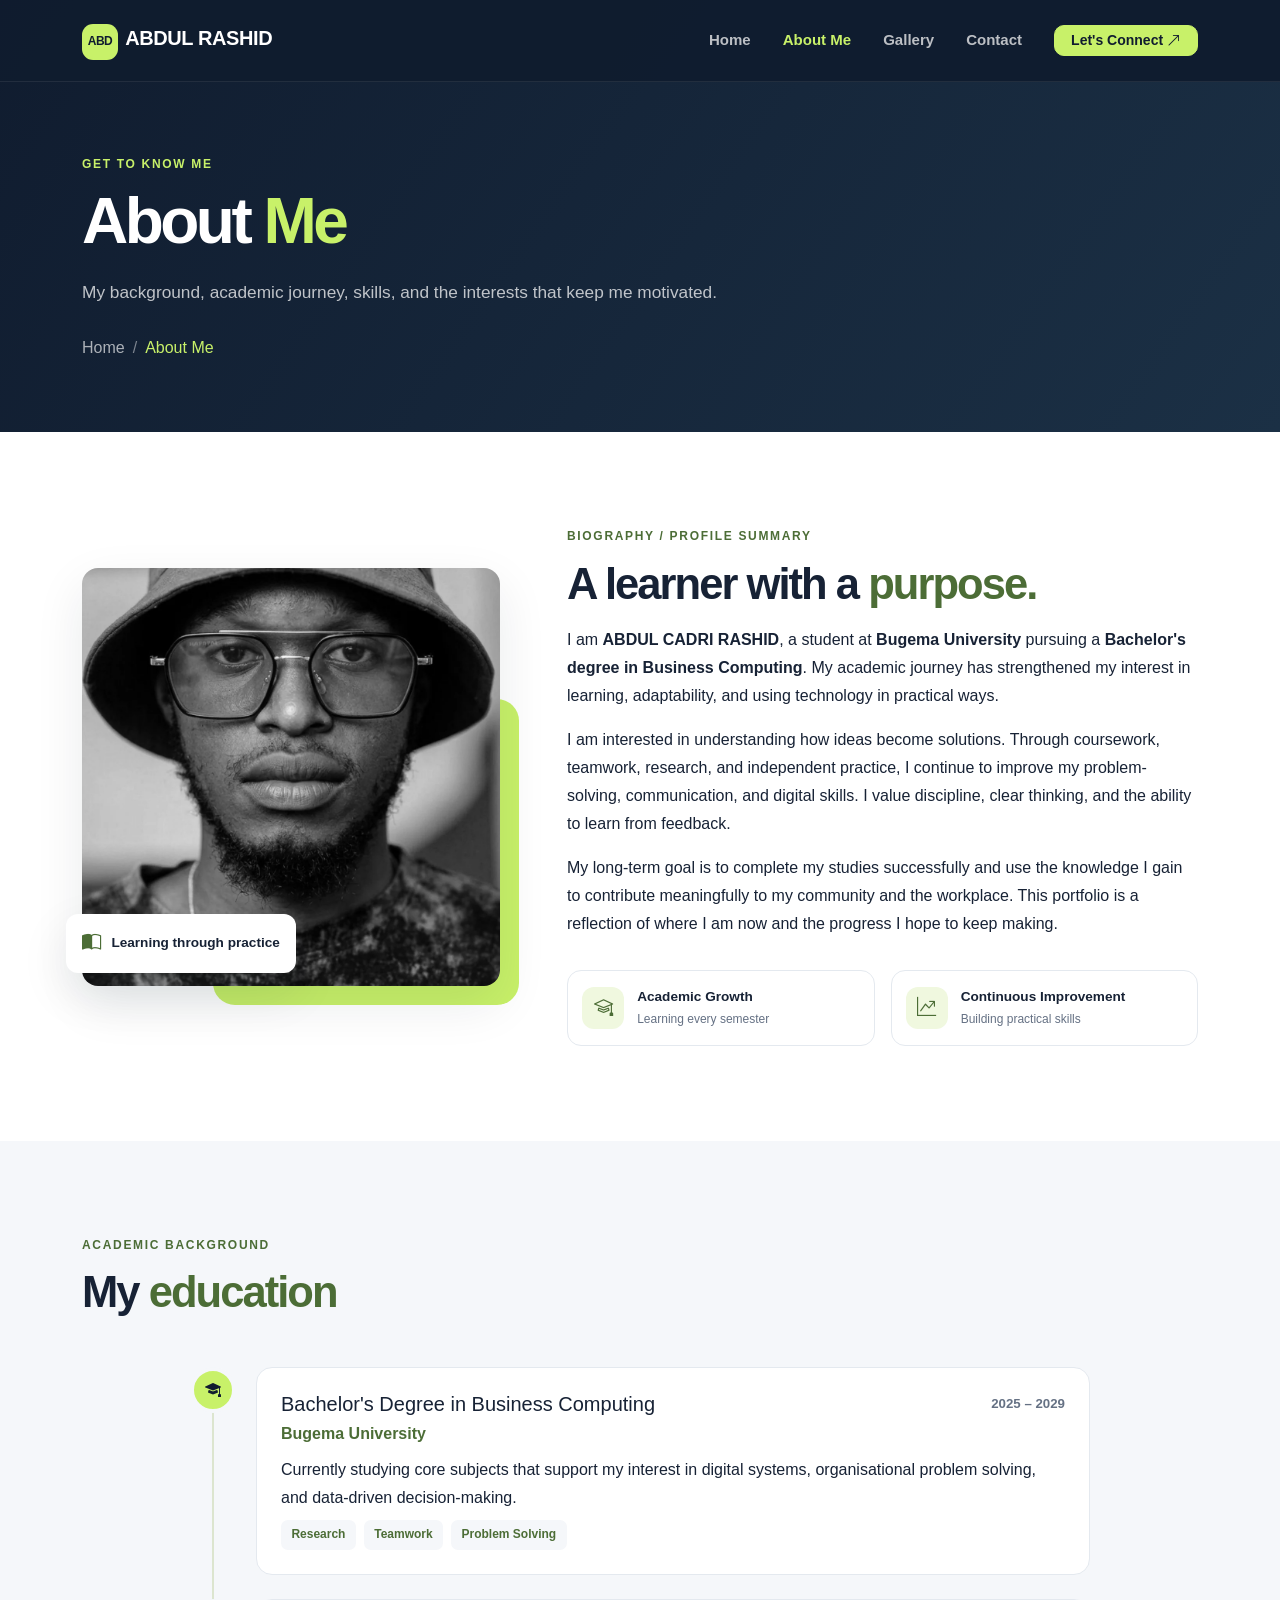
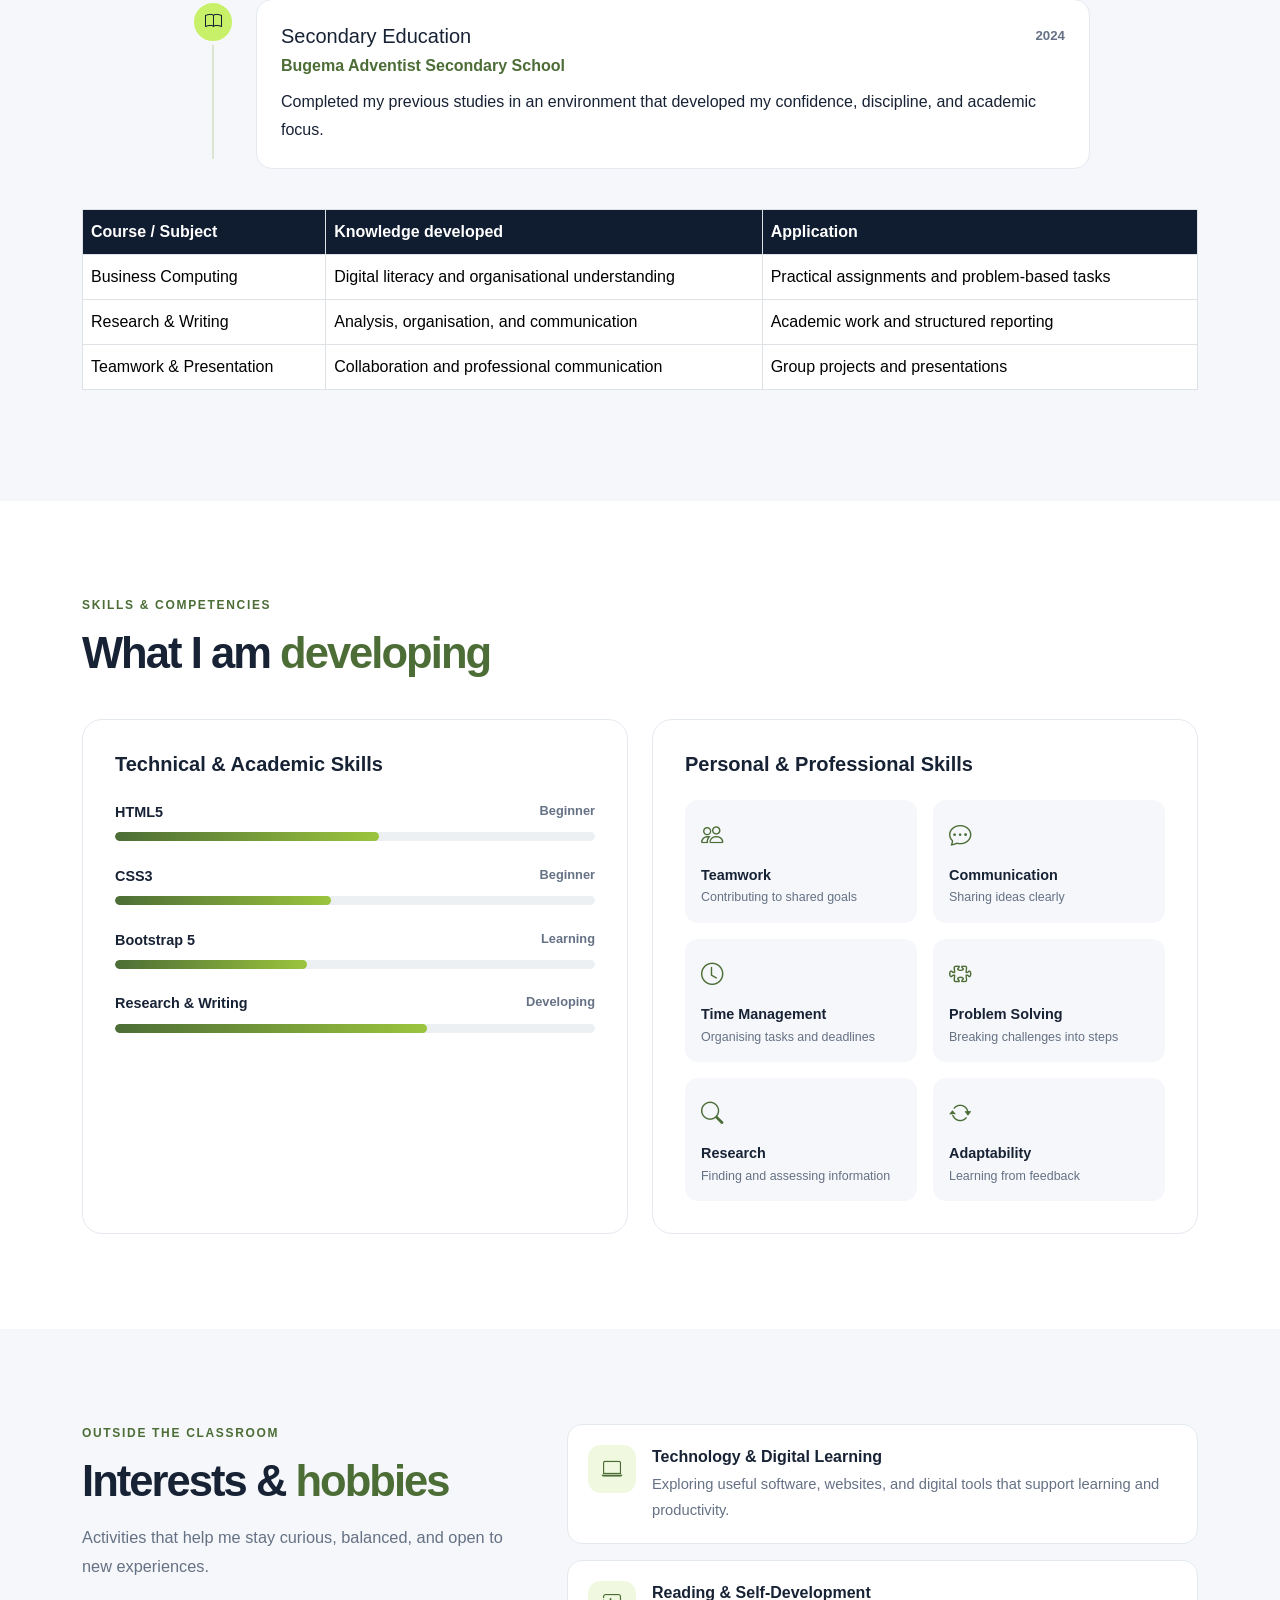
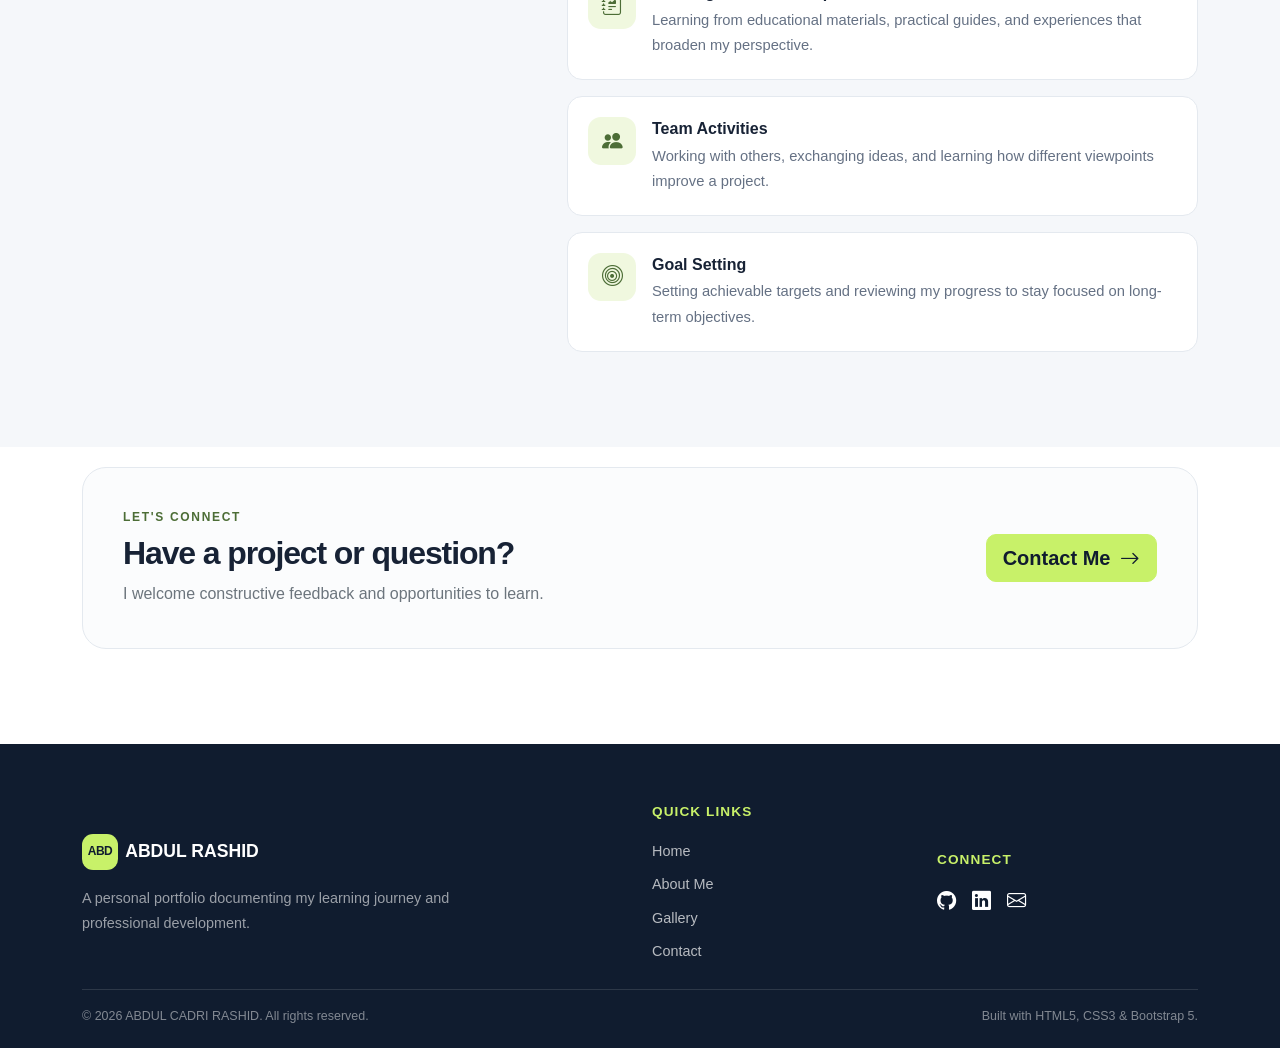
==== about.html @ fa464876 "short summury Committed the personal portfolio website project to GitHub, including the Home, About " ====
<!DOCTYPE html>
<html lang="en">
<head>
  <meta charset="UTF-8">
  <meta name="viewport" content="width=device-width, initial-scale=1.0">
  <meta name="description" content="Learn about Abdul Cadri Rashid's academic journey, skills, and personal growth.">
  <meta name="author" content="ABDUL CADRI RASHID">
  <title>About Me | ABDUL CADRI RASHID — Personal Portfolio</title>
  <link href="https://cdn.jsdelivr.net/npm/bootstrap@5.3.3/dist/css/bootstrap.min.css" rel="stylesheet">
  <link href="https://cdn.jsdelivr.net/npm/bootstrap-icons@1.11.3/font/bootstrap-icons.css" rel="stylesheet">
  <link rel="stylesheet" href="assets/style.css">
  <script src="assets/script.js" defer></script>
</head>
<body>
  <a class="skip-link" href="#main-content">Skip to main content</a>

  <nav class="navbar navbar-expand-lg navbar-dark fixed-top site-navbar" aria-label="Main navigation">
    <div class="container">
      <a class="navbar-brand fw-bold" href="index.html"><span class="brand-mark">ABD</span>ABDUL RASHID</a>
      <button class="navbar-toggler" type="button" data-bs-toggle="collapse" data-bs-target="#mainNav" aria-controls="mainNav" aria-expanded="false" aria-label="Toggle navigation">
        <span class="navbar-toggler-icon"></span>
      </button>
      <div class="collapse navbar-collapse" id="mainNav">
        <ul class="navbar-nav ms-auto align-items-lg-center">
          <li class="nav-item"><a class="nav-link" href="index.html">Home</a></li>
          <li class="nav-item"><a class="nav-link active" aria-current="page" href="about.html">About Me</a></li>
          <li class="nav-item"><a class="nav-link" href="gallery.html">Gallery</a></li>
          <li class="nav-item"><a class="nav-link" href="contact.html">Contact</a></li>
          <li class="nav-item ms-lg-3"><a class="btn btn-lime btn-sm px-3" href="contact.html">Let's Connect <i class="bi bi-arrow-up-right"></i></a></li>
        </ul>
      </div>
    </div>
  </nav>

  <main id="main-content">
    <header class="page-hero">
      <div class="container">
        <p class="eyebrow">GET TO KNOW ME</p>
        <h1 class="display-title">About <span class="text-lime">Me</span></h1>
        <p class="hero-copy">My background, academic journey, skills, and the interests that keep me motivated.</p>
        <nav aria-label="breadcrumb">
          <ol class="breadcrumb">
            <li class="breadcrumb-item"><a href="index.html">Home</a></li>
            <li class="breadcrumb-item active" aria-current="page">About Me</li>
          </ol>
        </nav>
      </div>
    </header>

    <section class="section-padding">
      <div class="container">
        <div class="row g-5 align-items-center">
          <div class="col-lg-5">
            <div class="about-photo-frame">
              <img src="ME.jpg" alt="Students collaborating in a learning environment" class="img-fluid rounded-4">
              <div class="photo-note"><i class="bi bi-book-half"></i><span>Learning through practice</span></div>
            </div>
          </div>
          <div class="col-lg-7">
            <p class="eyebrow">BIOGRAPHY / PROFILE SUMMARY</p>
            <h2 class="section-title">A learner with a <span class="text-accent">purpose.</span></h2>
            <p>I am <strong>ABDUL CADRI RASHID</strong>, a student at <strong>Bugema University</strong> pursuing a <strong>Bachelor's degree in Business Computing</strong>. My academic journey has strengthened my interest in learning, adaptability, and using technology in practical ways.</p>
            <p>I am interested in understanding how ideas become solutions. Through coursework, teamwork, research, and independent practice, I continue to improve my problem-solving, communication, and digital skills. I value discipline, clear thinking, and the ability to learn from feedback.</p>
            <p>My long-term goal is to complete my studies successfully and use the knowledge I gain to contribute meaningfully to my community and the workplace. This portfolio is a reflection of where I am now and the progress I hope to keep making.</p>
            <div class="row g-3 mt-2">
              <div class="col-sm-6">
                <div class="mini-stat">
                  <span class="stat-icon"><i class="bi bi-mortarboard"></i></span>
                  <div><strong>Academic Growth</strong><small>Learning every semester</small></div>
                </div>
              </div>
              <div class="col-sm-6">
                <div class="mini-stat">
                  <span class="stat-icon"><i class="bi bi-graph-up-arrow"></i></span>
                  <div><strong>Continuous Improvement</strong><small>Building practical skills</small></div>
                </div>
              </div>
            </div>
          </div>
        </div>
      </div>
    </section>

    <section id="education" class="section-padding bg-soft">
      <div class="container">
        <div class="section-heading">
          <p class="eyebrow">ACADEMIC BACKGROUND</p>
          <h2 class="section-title">My <span class="text-accent">education</span></h2>
          <p class="section-description"></p>
        </div>
        <div class="timeline mt-5">
          <article class="timeline-item">
            <div class="timeline-marker"><i class="bi bi-mortarboard-fill"></i></div>
            <div class="timeline-card">
              <div class="d-flex flex-wrap justify-content-between gap-2">
                <h3 class="h5 mb-1">Bachelor's Degree in Business Computing</h3>
                <span class="timeline-date">2025 – 2029</span>
              </div>
              <p class="text-accent fw-semibold mb-2">Bugema University</p>
              <p class="mb-2">Currently studying core subjects that support my interest in digital systems, organisational problem solving, and data-driven decision-making.</p>
              <div class="d-flex flex-wrap gap-2">
                <span class="skill-badge">Research</span>
                <span class="skill-badge">Teamwork</span>
                <span class="skill-badge">Problem Solving</span>
              </div>
            </div>
          </article>
          <article class="timeline-item">
            <div class="timeline-marker"><i class="bi bi-book"></i></div>
            <div class="timeline-card">
              <div class="d-flex flex-wrap justify-content-between gap-2">
                <h3 class="h5 mb-1">Secondary Education</h3>
                <span class="timeline-date">2024</span>
              </div>
              <p class="text-accent fw-semibold mb-2">Bugema Adventist Secondary School</p>
              <p class="mb-0">Completed my previous studies in an environment that developed my confidence, discipline, and academic focus.</p>
            </div>
          </article>
        </div>
        <div class="table-responsive mt-4">
          <table class="table table-bordered education-table align-middle">
            <caption class="caption-top fw-semibold"></caption>
            <thead>
              <tr>
                <th scope="col">Course / Subject</th>
                <th scope="col">Knowledge developed</th>
                <th scope="col">Application</th>
              </tr>
            </thead>
            <tbody>
              <tr>
                <td>Business Computing</td>
                <td>Digital literacy and organisational understanding</td>
                <td>Practical assignments and problem-based tasks</td>
              </tr>
              <tr>
                <td>Research & Writing</td>
                <td>Analysis, organisation, and communication</td>
                <td>Academic work and structured reporting</td>
              </tr>
              <tr>
                <td>Teamwork & Presentation</td>
                <td>Collaboration and professional communication</td>
                <td>Group projects and presentations</td>
              </tr>
            </tbody>
          </table>
        </div>
      </div>
    </section>

    <section id="skills" class="section-padding">
      <div class="container">
        <div class="section-heading">
          <p class="eyebrow">SKILLS & COMPETENCIES</p>
          <h2 class="section-title">What I am <span class="text-accent">developing</span></h2>
          <p class="section-description"></p>
        </div>
        <div class="row g-4 mt-3">
          <div class="col-lg-6">
            <div class="skill-panel">
              <h3 class="h5 mb-4">Technical & Academic Skills</h3>
              <div class="skill-row">
                <div class="skill-label"><span>HTML5</span><span>Beginner</span></div>
                <div class="progress" role="progressbar" aria-label="HTML5 skill level" aria-valuenow="55" aria-valuemin="0" aria-valuemax="100">
                  <div class="progress-bar" style="width:55%"></div>
                </div>
              </div>
              <div class="skill-row">
                <div class="skill-label"><span>CSS3</span><span>Beginner</span></div>
                <div class="progress" role="progressbar" aria-label="CSS3 skill level" aria-valuenow="45" aria-valuemin="0" aria-valuemax="100">
                  <div class="progress-bar" style="width:45%"></div>
                </div>
              </div>
              <div class="skill-row">
                <div class="skill-label"><span>Bootstrap 5</span><span>Learning</span></div>
                <div class="progress" role="progressbar" aria-label="Bootstrap skill level" aria-valuenow="40" aria-valuemin="0" aria-valuemax="100">
                  <div class="progress-bar" style="width:40%"></div>
                </div>
              </div>
              <div class="skill-row">
                <div class="skill-label"><span>Research & Writing</span><span>Developing</span></div>
                <div class="progress" role="progressbar" aria-label="Research and writing skill level" aria-valuenow="65" aria-valuemin="0" aria-valuemax="100">
                  <div class="progress-bar" style="width:65%"></div>
                </div>
              </div>
            </div>
          </div>
          <div class="col-lg-6">
            <div class="skill-panel">
              <h3 class="h5 mb-4">Personal & Professional Skills</h3>
              <div class="competency-grid">
                <div class="competency-item"><i class="bi bi-people"></i><strong>Teamwork</strong><span>Contributing to shared goals</span></div>
                <div class="competency-item"><i class="bi bi-chat-dots"></i><strong>Communication</strong><span>Sharing ideas clearly</span></div>
                <div class="competency-item"><i class="bi bi-clock"></i><strong>Time Management</strong><span>Organising tasks and deadlines</span></div>
                <div class="competency-item"><i class="bi bi-puzzle"></i><strong>Problem Solving</strong><span>Breaking challenges into steps</span></div>
                <div class="competency-item"><i class="bi bi-search"></i><strong>Research</strong><span>Finding and assessing information</span></div>
                <div class="competency-item"><i class="bi bi-arrow-repeat"></i><strong>Adaptability</strong><span>Learning from feedback</span></div>
              </div>
            </div>
          </div>
        </div>
      </div>
    </section>

    <section class="section-padding bg-soft">
      <div class="container">
        <div class="row g-5">
          <div class="col-lg-5">
            <p class="eyebrow">OUTSIDE THE CLASSROOM</p>
            <h2 class="section-title">Interests & <span class="text-accent">hobbies</span></h2>
            <p class="section-description">Activities that help me stay curious, balanced, and open to new experiences.</p>
          </div>
          <div class="col-lg-7">
            <div class="interest-list">
              <article>
                <span><i class="bi bi-laptop"></i></span>
                <div>
                  <h3 class="h6">Technology & Digital Learning</h3>
                  <p>Exploring useful software, websites, and digital tools that support learning and productivity.</p>
                </div>
              </article>
              <article>
                <span><i class="bi bi-journal-richtext"></i></span>
                <div>
                  <h3 class="h6">Reading & Self-Development</h3>
                  <p>Learning from educational materials, practical guides, and experiences that broaden my perspective.</p>
                </div>
              </article>
              <article>
                <span><i class="bi bi-people-fill"></i></span>
                <div>
                  <h3 class="h6">Team Activities</h3>
                  <p>Working with others, exchanging ideas, and learning how different viewpoints improve a project.</p>
                </div>
              </article>
              <article>
                <span><i class="bi bi-bullseye"></i></span>
                <div>
                  <h3 class="h6">Goal Setting</h3>
                  <p>Setting achievable targets and reviewing my progress to stay focused on long-term objectives.</p>
                </div>
              </article>
            </div>
          </div>
        </div>
      </div>
    </section>

    <section class="cta-section">
      <div class="container">
        <div class="cta-card">
          <div>
            <p class="eyebrow mb-2">LET'S CONNECT</p>
            <h2 class="h2 mb-2">Have a project or question?</h2>
            <p class="mb-0 text-secondary">I welcome constructive feedback and opportunities to learn.</p>
          </div>
          <a href="contact.html" class="btn btn-lime btn-lg">Contact Me <i class="bi bi-arrow-right ms-1"></i></a>
        </div>
      </div>
    </section>
  </main>

  <footer class="site-footer">
    <div class="container">
      <div class="row g-4 align-items-center">
        <div class="col-md-6">
          <a class="footer-brand" href="index.html"><span class="brand-mark">ABD</span>ABDUL RASHID</a>
          <p class="footer-note mt-3 mb-0">A personal portfolio documenting my learning journey and professional development.</p>
        </div>
        <div class="col-md-3">
          <h2 class="footer-heading">Quick Links</h2>
          <ul class="footer-links">
            <li><a href="index.html">Home</a></li>
            <li><a href="about.html">About Me</a></li>
            <li><a href="gallery.html">Gallery</a></li>
            <li><a href="contact.html">Contact</a></li>
          </ul>
        </div>
        <div class="col-md-3">
          <h2 class="footer-heading">Connect</h2>
          <div class="footer-socials">
            <a href="https://github.com/alvinmaxrashid-collab" aria-label="GitHub"><i class="bi bi-github"></i></a>
            <a href="https://www.linkedin.com/in/abdul-cadri-rashid" aria-label="LinkedIn"><i class="bi bi-linkedin"></i></a>
            <a href="mailto:alvinmaxrashid@gmail.com" aria-label="Email"><i class="bi bi-envelope"></i></a>
          </div>
        </div>
      </div>
      <div class="footer-bottom mt-4 pt-3">
        <span>© <span data-current-year>2026</span> ABDUL CADRI RASHID. All rights reserved.</span>
        <span>Built with HTML5, CSS3 & Bootstrap 5.</span>
      </div>
    </div>
  </footer>
  <script src="https://cdn.jsdelivr.net/npm/bootstrap@5.3.3/dist/js/bootstrap.bundle.min.js"></script>
</body>
</html>
---- assets/style.css ----
/*
  PERSONAL PORTFOLIO WEBSITE
*/

:root {
  --navy: #101c2f;
  --navy-light: #1a2a43;
  --lime: #c8f169;
  --lime-dark: #9bc53d;
  --accent: #4c6d36;
  --ink: #172235;
  --muted: #657184;
  --soft: #f5f7fa;
  --border: #e4e9ef;
  --white: #ffffff;
  --shadow: 0 18px 50px rgba(16, 28, 47, 0.09);
  --radius: 20px;
}

html { scroll-behavior: smooth; scroll-padding-top: 90px; }
body {
  margin: 0;
  color: var(--ink);
  background: var(--white);
  font-family: Inter, "Segoe UI", Roboto, Arial, sans-serif;
  font-size: 1rem;
  line-height: 1.75;
  overflow-x: hidden;
}
a { color: var(--accent); text-decoration: none; }
a:hover { color: var(--navy); }
img { max-width: 100%; }
::selection { background: var(--lime); color: var(--navy); }
.skip-link {
  position: absolute; top: -60px; left: 1rem; z-index: 2000;
  padding: .65rem 1rem; border-radius: .5rem; background: var(--lime); color: var(--navy);
}
.skip-link:focus { top: 1rem; }
.text-lime { color: var(--lime) !important; }
.text-accent { color: var(--accent); }
.bg-soft { background: var(--soft); }

/* Navigation */
.site-navbar {
  min-height: 82px;
  padding: .8rem 0;
  background: rgba(16, 28, 47, .97);
  border-bottom: 1px solid rgba(255,255,255,.08);
  transition: box-shadow .25s ease, padding .25s ease, background .25s ease;
}
.site-navbar.navbar-scrolled {
  padding-top: .55rem; padding-bottom: .55rem;
  box-shadow: 0 8px 28px rgba(0,0,0,.16);
  background: rgba(16, 28, 47, .99);
}
.navbar-brand { color: var(--white); letter-spacing: -.02em; }
.navbar-brand:hover, .footer-brand:hover { color: var(--lime); }
.brand-mark {
  display: inline-grid; place-items: center;
  width: 36px; height: 36px; margin-right: .45rem;
  border-radius: 11px; background: var(--lime); color: var(--navy);
  font-size: .75rem; font-weight: 900; letter-spacing: -.04em;
}
.site-navbar .nav-link {
  margin: 0 .25rem; padding: .55rem .75rem !important;
  color: rgba(255,255,255,.72); font-size: .94rem; font-weight: 600;
  transition: color .2s ease;
}
.site-navbar .nav-link:hover, .site-navbar .nav-link.active { color: var(--lime); }
.navbar-toggler { border-color: rgba(255,255,255,.35); }
.navbar-toggler:focus { box-shadow: 0 0 0 .2rem rgba(200,241,105,.25); }

/* Buttons */
.btn { border-radius: 10px; font-weight: 700; transition: transform .2s ease, box-shadow .2s ease, background .2s ease; }
.btn:hover { transform: translateY(-2px); }
.btn-lime { background: var(--lime); border: 1px solid var(--lime); color: var(--navy); }
.btn-lime:hover, .btn-lime:focus { background: #d7fb8d; border-color: #d7fb8d; color: var(--navy); box-shadow: 0 8px 20px rgba(200,241,105,.2); }
.btn-dark-custom { background: var(--navy); color: var(--white); border: 1px solid var(--navy); padding: .8rem 1.2rem; }
.btn-dark-custom:hover, .btn-dark-custom:focus { background: var(--navy-light); color: var(--lime); }

/* Hero */
.hero-section {
  position: relative; isolation: isolate; overflow: hidden;
  min-height: 720px; padding: 160px 0 105px;
  color: var(--white); background: var(--navy);
}
.hero-section::before {
  content: ""; position: absolute; inset: 0; z-index: -2;
  background: radial-gradient(circle at 15% 15%, rgba(76,109,54,.23), transparent 35%),
              linear-gradient(130deg, var(--navy) 0%, #14253c 70%, #1b2f42 100%);
}
.hero-orb { position: absolute; z-index: -1; border: 1px solid rgba(200,241,105,.13); border-radius: 50%; pointer-events: none; }
.orb-one { width: 440px; height: 440px; right: -120px; top: 70px; }
.orb-two { width: 290px; height: 290px; right: -45px; top: 145px; }
.eyebrow {
  margin-bottom: .85rem; color: var(--accent);
  font-size: .75rem; font-weight: 850; letter-spacing: .14em; line-height: 1.5;
}
.hero-section .eyebrow, .page-hero .eyebrow { color: var(--lime); }
.status-dot { display: inline-block; width: 8px; height: 8px; margin-right: .5rem; border-radius: 50%; background: var(--lime); box-shadow: 0 0 0 5px rgba(200,241,105,.12); }
.display-title { margin-bottom: 1.3rem; font-size: clamp(2.6rem, 5vw, 4.65rem); font-weight: 850; letter-spacing: -.055em; line-height: 1.08; }
.hero-copy { max-width: 650px; color: rgba(255,255,255,.73); font-size: 1.08rem; line-height: 1.85; }
.hero-socials { display: flex; align-items: center; gap: 1.1rem; }
.hero-socials a, .footer-socials a { color: var(--white); font-size: 1.2rem; transition: color .2s ease, transform .2s ease; }
.hero-socials a:hover, .footer-socials a:hover { color: var(--lime); transform: translateY(-2px); }
.hero-profile-card { overflow: hidden; max-width: 430px; margin-left: auto; border: 1px solid rgba(255,255,255,.13); border-radius: 24px; background: var(--white); color: var(--ink); box-shadow: 0 30px 70px rgba(0,0,0,.24); transform: rotate(1deg); }
.profile-image-wrap { position: relative; height: 320px; overflow: hidden; background: #dfe6e9; }
.profile-image { width: 100%; height: 100%; object-fit: cover; object-position: center 35%; }
.profile-badge { position: absolute; bottom: 1rem; left: 1rem; padding: .55rem .8rem; border-radius: 9px; background: var(--lime); color: var(--navy); font-size: .78rem; font-weight: 800; }
.profile-card-body { padding: 1.45rem 1.5rem 1.2rem; }
.profile-card-bottom { display: flex; justify-content: space-between; gap: .75rem; padding: .9rem 1.5rem; border-top: 1px solid var(--border); color: var(--muted); font-size: .78rem; }

/* Page headers */
.page-hero { padding: 155px 0 70px; color: var(--white); background: linear-gradient(125deg, var(--navy), #1b3045); }
.page-hero .display-title { font-size: clamp(2.6rem, 5vw, 4rem); }
.page-hero .hero-copy { max-width: 700px; }
.breadcrumb { margin-top: 1.6rem; margin-bottom: 0; }
.breadcrumb-item, .breadcrumb-item a { color: rgba(255,255,255,.65); }
.breadcrumb-item.active { color: var(--lime); }
.breadcrumb-item + .breadcrumb-item::before { color: rgba(255,255,255,.45); }

/* Sections and headings */
.section-padding { padding: 95px 0; }
.section-heading { max-width: 720px; margin-bottom: 1rem; }
.section-heading.text-center { margin-right: auto; margin-left: auto; }
.section-title { margin-bottom: 1rem; font-size: clamp(2rem, 3.4vw, 3rem); font-weight: 820; letter-spacing: -.045em; line-height: 1.18; }
.section-description { max-width: 680px; color: var(--muted); font-size: 1.02rem; }
.section-heading.text-center .section-description { margin-right: auto; margin-left: auto; }

/* Home page cards */
.feature-card { padding: 2rem; border: 1px solid var(--border); border-radius: var(--radius); background: var(--white); box-shadow: 0 6px 25px rgba(16,28,47,.025); transition: transform .25s ease, box-shadow .25s ease, border-color .25s ease; }
.feature-card:hover { transform: translateY(-7px); border-color: rgba(155,197,61,.55); box-shadow: var(--shadow); }
.feature-icon { display: grid; place-items: center; width: 56px; height: 56px; margin-bottom: 1.3rem; border-radius: 16px; background: #f0f8df; color: var(--accent); font-size: 1.55rem; }
.feature-card h3 { font-weight: 800; }
.feature-card p { color: var(--muted); }
.text-link { display: inline-flex; align-items: center; gap: .5rem; font-weight: 750; }
.text-link i { transition: transform .2s ease; }
.text-link:hover i { transform: translateX(4px); }
.check-list { padding: 0; list-style: none; }
.check-list li { display: flex; align-items: flex-start; gap: .7rem; margin-bottom: .85rem; }
.check-list i { margin-top: .35rem; color: var(--accent); }
.quote-panel { position: relative; overflow: hidden; min-height: 300px; padding: 3rem; border-radius: 24px; background: var(--navy); color: var(--white); }
.quote-panel blockquote { position: relative; z-index: 1; max-width: 500px; margin: 1rem 0 1.5rem; font-size: clamp(1.5rem, 2.7vw, 2.2rem); font-weight: 750; letter-spacing: -.025em; line-height: 1.35; }
.quote-mark { color: var(--lime); font-size: 2.8rem; }
.quote-decoration { position: absolute; width: 230px; height: 230px; right: -70px; bottom: -95px; border: 1px solid rgba(200,241,105,.3); border-radius: 50%; box-shadow: 0 0 0 35px rgba(200,241,105,.04), 0 0 0 70px rgba(200,241,105,.03); }
.cta-section { padding: 20px 0 95px; }
.cta-card { display: flex; justify-content: space-between; align-items: center; gap: 2rem; padding: 2.5rem; border: 1px solid var(--border); border-radius: 24px; background: #fbfcfd; }
.cta-card h2 { font-weight: 820; letter-spacing: -.035em; }

/* About page */
.about-photo-frame { position: relative; padding: 0 1.2rem 1.2rem 0; }
.about-photo-frame::before { content: ""; position: absolute; right: 0; bottom: 0; width: 70%; height: 70%; border-radius: 22px; background: var(--lime); }
.about-photo-frame img { position: relative; z-index: 1; width: 100%; max-height: 510px; object-fit: cover; box-shadow: var(--shadow); }
.photo-note { position: absolute; z-index: 2; left: -1rem; bottom: 2rem; display: flex; align-items: center; gap: .65rem; padding: .8rem 1rem; border-radius: 12px; background: var(--white); box-shadow: var(--shadow); font-size: .85rem; font-weight: 750; }
.photo-note i { color: var(--accent); font-size: 1.2rem; }
.mini-stat { display: flex; align-items: center; gap: .8rem; height: 100%; padding: .9rem; border: 1px solid var(--border); border-radius: 14px; }
.stat-icon { display: grid; place-items: center; flex: 0 0 42px; width: 42px; height: 42px; border-radius: 12px; background: #f0f8df; color: var(--accent); font-size: 1.2rem; }
.mini-stat strong, .mini-stat small { display: block; }
.mini-stat strong { font-size: .85rem; }
.mini-stat small { color: var(--muted); font-size: .75rem; }
.timeline { position: relative; max-width: 900px; margin-left: auto; margin-right: auto; }
.timeline::before { content: ""; position: absolute; top: 10px; bottom: 10px; left: 22px; width: 2px; background: #dce5cf; }
.timeline-item { position: relative; display: flex; gap: 1.25rem; margin-bottom: 1.5rem; }
.timeline-marker { position: relative; z-index: 1; display: grid; place-items: center; flex: 0 0 46px; width: 46px; height: 46px; border: 4px solid var(--soft); border-radius: 50%; background: var(--lime); color: var(--navy); }
.timeline-card { flex: 1; padding: 1.5rem; border: 1px solid var(--border); border-radius: 16px; background: var(--white); }
.timeline-date { color: var(--muted); font-size: .83rem; font-weight: 700; }
.skill-badge { padding: .3rem .65rem; border-radius: 7px; background: var(--soft); color: var(--accent); font-size: .75rem; font-weight: 750; }
.education-table { background: var(--white); }
.education-table thead th { background: var(--navy); color: var(--white); }
.skill-panel { height: 100%; padding: 2rem; border: 1px solid var(--border); border-radius: 20px; background: var(--white); }
.skill-panel h3 { font-weight: 800; }
.skill-row { margin-bottom: 1.4rem; }
.skill-label { display: flex; justify-content: space-between; gap: 1rem; margin-bottom: .45rem; font-size: .9rem; font-weight: 700; }
.skill-label span:last-child { color: var(--muted); font-size: .8rem; }
.progress { height: 9px; border-radius: 99px; background: #edf0f3; }
.progress-bar { border-radius: 99px; background: linear-gradient(90deg, var(--accent), var(--lime-dark)); }
.competency-grid { display: grid; grid-template-columns: repeat(2, minmax(0, 1fr)); gap: 1rem; }
.competency-item { display: flex; flex-direction: column; align-items: flex-start; padding: 1rem; border-radius: 13px; background: var(--soft); }
.competency-item i { margin-bottom: .5rem; color: var(--accent); font-size: 1.4rem; }
.competency-item strong { font-size: .9rem; }
.competency-item span { color: var(--muted); font-size: .78rem; line-height: 1.5; }
.interest-list { display: grid; gap: 1rem; }
.interest-list article { display: flex; gap: 1rem; padding: 1.25rem; border: 1px solid var(--border); border-radius: 15px; background: var(--white); }
.interest-list article > span { display: grid; place-items: center; flex: 0 0 48px; width: 48px; height: 48px; border-radius: 13px; background: #f0f8df; color: var(--accent); font-size: 1.3rem; }
.interest-list h3 { margin: .1rem 0 .35rem; font-weight: 800; }
.interest-list p { margin: 0; color: var(--muted); font-size: .92rem; }

/* Gallery */
.video-card { overflow: hidden; border: 1px solid var(--border); border-radius: 22px; background: var(--white); box-shadow: var(--shadow); }
.video-frame { position: relative; overflow: hidden; background: #101c2f; }
.video-frame video { display: block; width: 100%; max-height: 600px; aspect-ratio: 16 / 9; background: #101c2f; object-fit: contain; }
.video-caption { display: flex; justify-content: space-between; align-items: center; gap: 1rem; padding: 1.4rem 1.6rem; }
.media-label { flex-shrink: 0; padding: .45rem .65rem; border-radius: 8px; background: var(--soft); color: var(--accent); font-size: .78rem; font-weight: 800; }
.gallery-card { overflow: hidden; height: 100%; margin: 0; border: 1px solid var(--border); border-radius: 18px; background: var(--white); transition: transform .25s ease, box-shadow .25s ease; }
.gallery-card:hover { transform: translateY(-5px); box-shadow: var(--shadow); }
.gallery-card img { display: block; width: 100%; height: 235px; object-fit: cover; transition: transform .45s ease; }
.gallery-card:hover img { transform: scale(1.04); }
.gallery-card figcaption { position: relative; padding: 1.3rem 1.4rem 1.5rem; }
.gallery-category { display: inline-block; margin-bottom: .55rem; color: var(--accent); font-size: .68rem; font-weight: 900; letter-spacing: .12em; }
.gallery-card h3 { font-weight: 800; }
.gallery-card p { margin-bottom: 0; color: var(--muted); font-size: .9rem; }
.video-placeholder-note { display: flex; align-items: center; gap: .6rem; padding: .75rem 1rem; background: #fff7df; color: #664d03; font-size: .85rem; }

/* Contact */
.contact-details { display: grid; gap: 1.3rem; }
.contact-detail { display: flex; align-items: flex-start; gap: 1rem; }
.contact-icon { display: grid; place-items: center; flex: 0 0 48px; width: 48px; height: 48px; border-radius: 14px; background: #f0f8df; color: var(--accent); font-size: 1.3rem; }
.contact-detail h3 { margin: .15rem 0 .15rem; font-weight: 800; }
.contact-detail p, .contact-detail a { margin-bottom: .1rem; overflow-wrap: anywhere; }
.contact-detail small { display: block; color: var(--muted); font-size: .78rem; }
.contact-side-note { padding: 1rem; border-radius: 12px; background: var(--soft); color: var(--muted); font-size: .85rem; }
.form-card { padding: clamp(1.3rem, 3vw, 2.4rem); border: 1px solid var(--border); border-radius: 22px; background: var(--white); box-shadow: var(--shadow); }
.form-card-heading { margin-bottom: 1.6rem; }
.form-card-heading h2 { font-weight: 850; letter-spacing: -.03em; }
.form-label { margin-bottom: .45rem; font-size: .88rem; font-weight: 750; }
.required-star { color: #bd3545; }
.form-control { min-height: 48px; border-color: #dce2e8; border-radius: 10px; padding: .75rem .9rem; }
textarea.form-control { min-height: 150px; resize: vertical; }
.form-control:focus, .form-check-input:focus { border-color: var(--lime-dark); box-shadow: 0 0 0 .22rem rgba(155,197,61,.18); }
.form-check-input:checked { border-color: var(--accent); background-color: var(--accent); }
.form-feedback { display: none; margin-top: .8rem; padding: .85rem 1rem; border-radius: 10px; font-size: .9rem; }
.form-feedback:not(:empty) { display: block; }
.feedback-error { background: #fff0f0; color: #8a1c25; }
.feedback-success { background: #eff8e4; color: #31561f; }
.map-section { padding: 80px 0; }
.map-frame { overflow: hidden; border: 1px solid var(--border); border-radius: 18px; box-shadow: var(--shadow); }
.map-frame iframe { display: block; width: 100%; height: 360px; border: 0; }

/* Footer */
.site-footer { padding: 60px 0 20px; background: var(--navy); color: var(--white); }
.footer-brand { display: inline-flex; align-items: center; color: var(--white); font-size: 1.1rem; font-weight: 850; }
.footer-note { max-width: 390px; color: rgba(255,255,255,.58); font-size: .9rem; }
.footer-heading { margin-bottom: 1rem; color: var(--lime); font-size: .85rem; font-weight: 850; letter-spacing: .08em; text-transform: uppercase; }
.footer-links { display: grid; gap: .35rem; margin: 0; padding: 0; list-style: none; }
.footer-links a { color: rgba(255,255,255,.7); font-size: .9rem; }
.footer-links a:hover { color: var(--lime); }
.footer-socials { display: flex; gap: 1rem; }
.footer-bottom { display: flex; justify-content: space-between; gap: 1rem; margin-top: 2.8rem; padding-top: 1.3rem; border-top: 1px solid rgba(255,255,255,.12); color: rgba(255,255,255,.48); font-size: .78rem; }

/* Optional reveal effect; content remains visible if JavaScript is unavailable. */
.reveal-ready { opacity: 0; transform: translateY(16px); transition: opacity .55s ease, transform .55s ease; }
.reveal-ready.is-visible { opacity: 1; transform: translateY(0); }

/* Responsive adjustments */
@media (max-width: 991.98px) {
  .site-navbar .navbar-collapse { padding: 1rem 0 .5rem; }
  .site-navbar .nav-link { padding: .65rem .25rem !important; }
  .hero-section { min-height: auto; padding: 140px 0 85px; }
  .hero-profile-card { margin: 0 auto; transform: none; }
  .section-padding { padding: 75px 0; }
  .cta-card { align-items: flex-start; flex-direction: column; }
}
@media (max-width: 575.98px) {
  body { font-size: .96rem; }
  .hero-section { padding: 125px 0 70px; }
  .display-title { font-size: 2.55rem; }
  .hero-copy { font-size: 1rem; }
  .profile-image-wrap { height: 260px; }
  .profile-card-bottom { flex-direction: column; gap: .4rem; }
  .section-padding { padding: 60px 0; }
  .page-hero { padding: 130px 0 55px; }
  .page-hero .display-title { font-size: 2.6rem; }
  .feature-card { padding: 1.5rem; }
  .quote-panel { min-height: 260px; padding: 2rem; }
  .cta-section { padding-bottom: 60px; }
  .cta-card { padding: 1.5rem; }
  .competency-grid { grid-template-columns: 1fr 1fr; gap: .65rem; }
  .competency-item { padding: .8rem; }
  .timeline-item { gap: .7rem; }
  .timeline-card { padding: 1rem; }
  .timeline-date { width: 100%; }
  .video-caption { align-items: flex-start; flex-direction: column; padding: 1.1rem; }
  .gallery-card img { height: 220px; }
  .footer-bottom { flex-direction: column; gap: .35rem; }
  .map-frame iframe { height: 300px; }
}
@media (prefers-reduced-motion: reduce) {
  html { scroll-behavior: auto; }
  *, *::before, *::after { animation-duration: .01ms !important; animation-iteration-count: 1 !important; transition-duration: .01ms !important; }
}
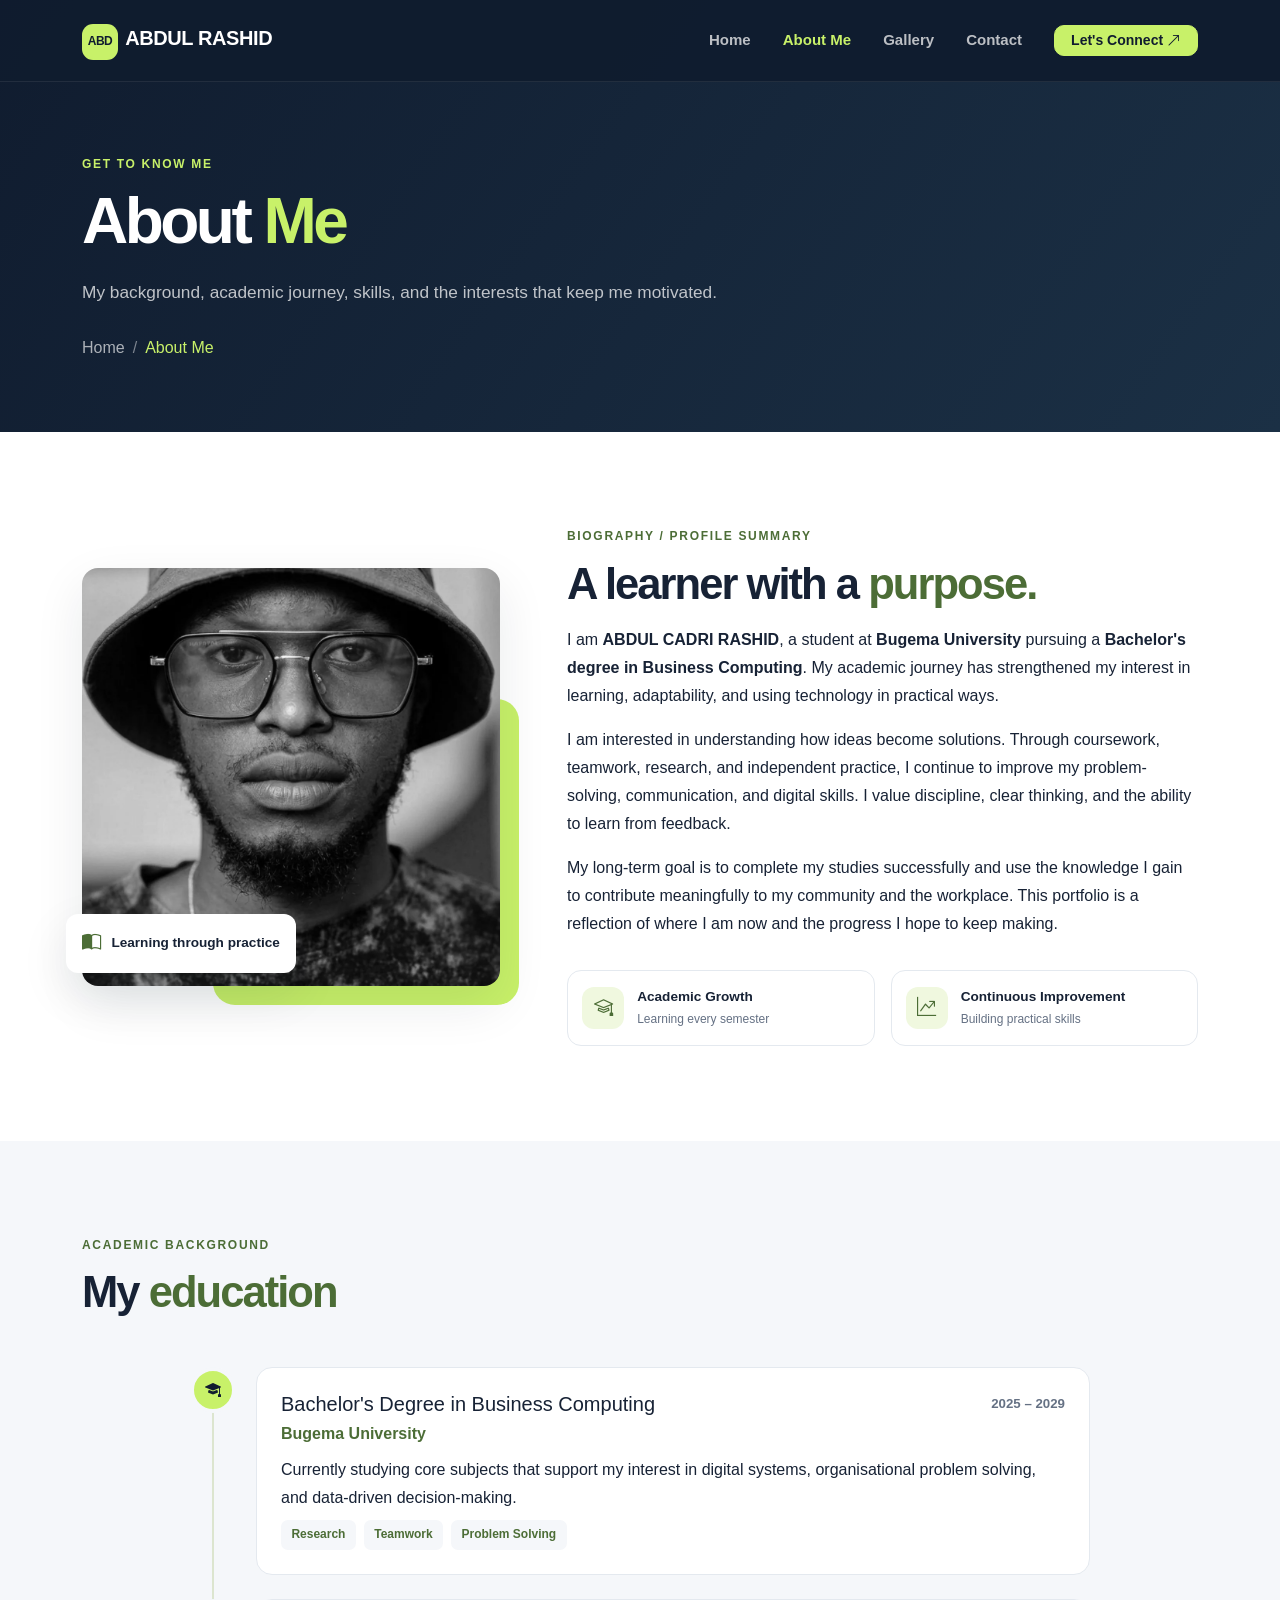
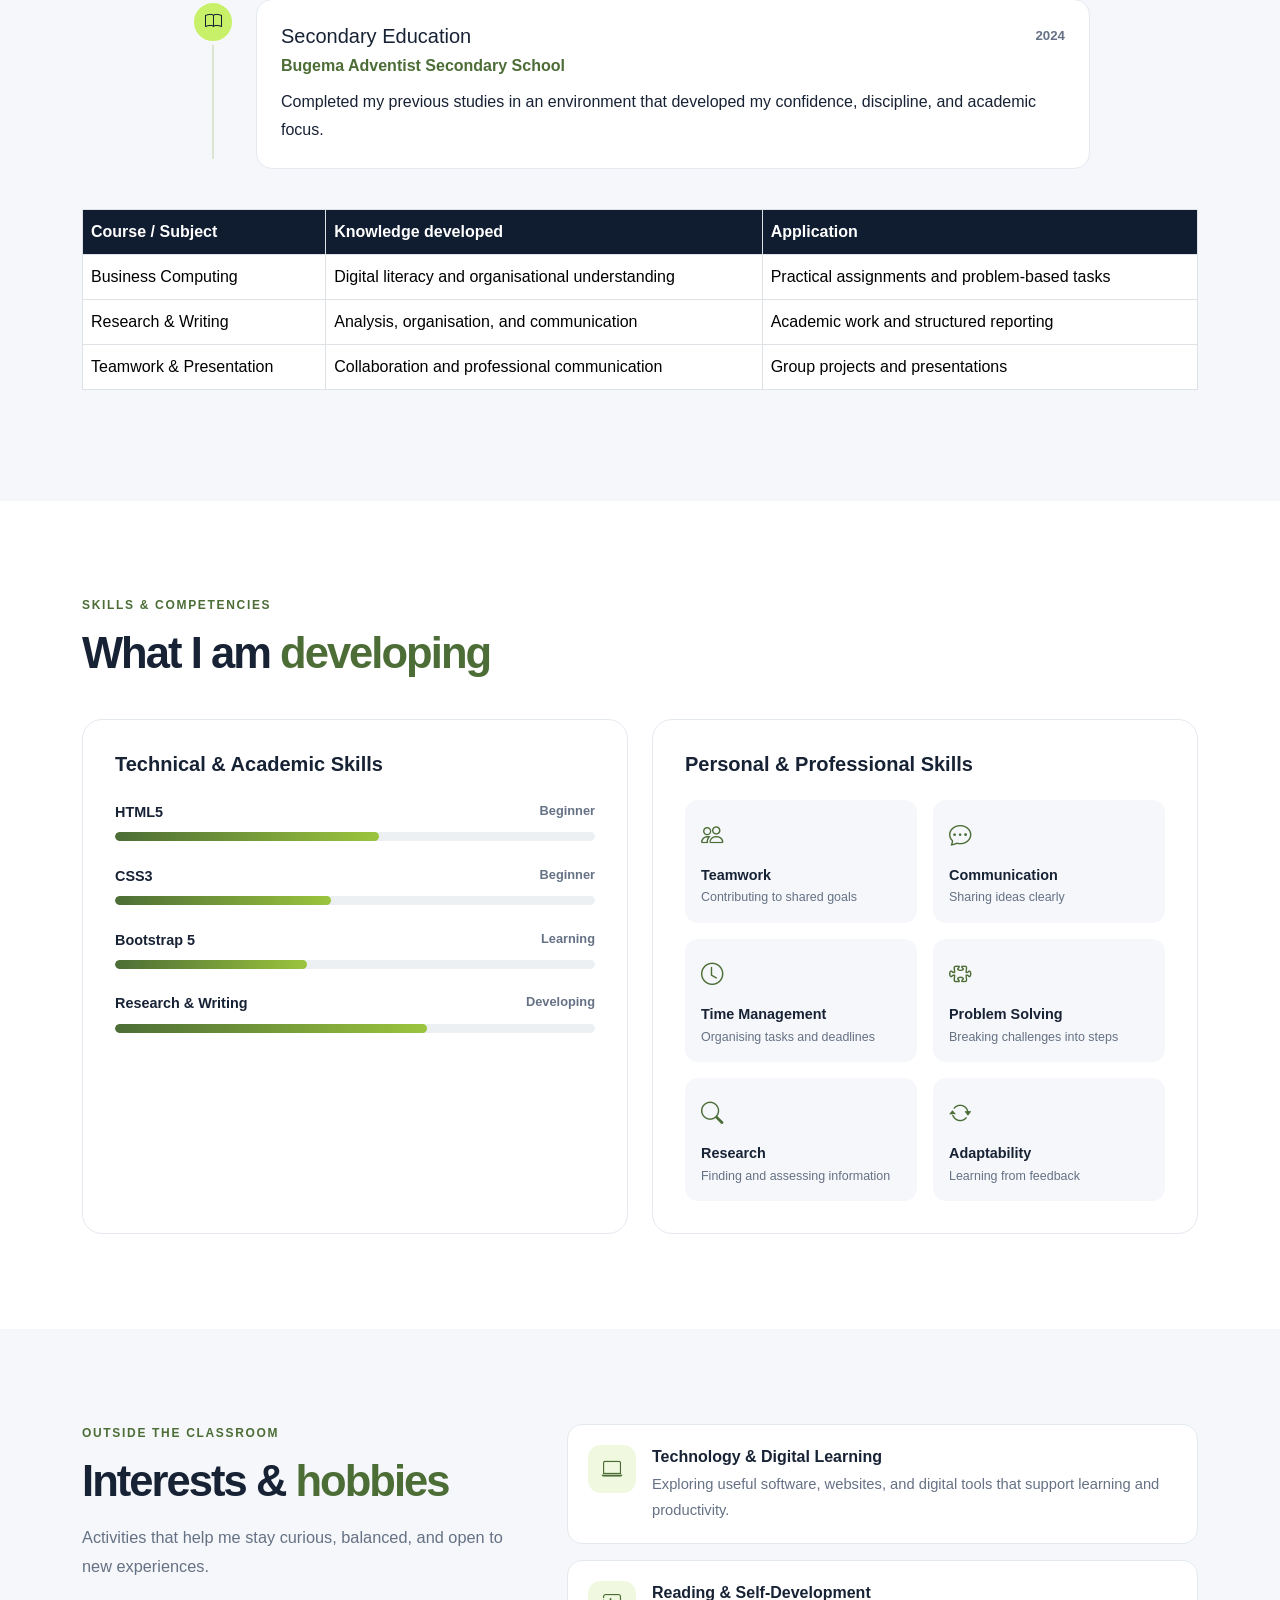
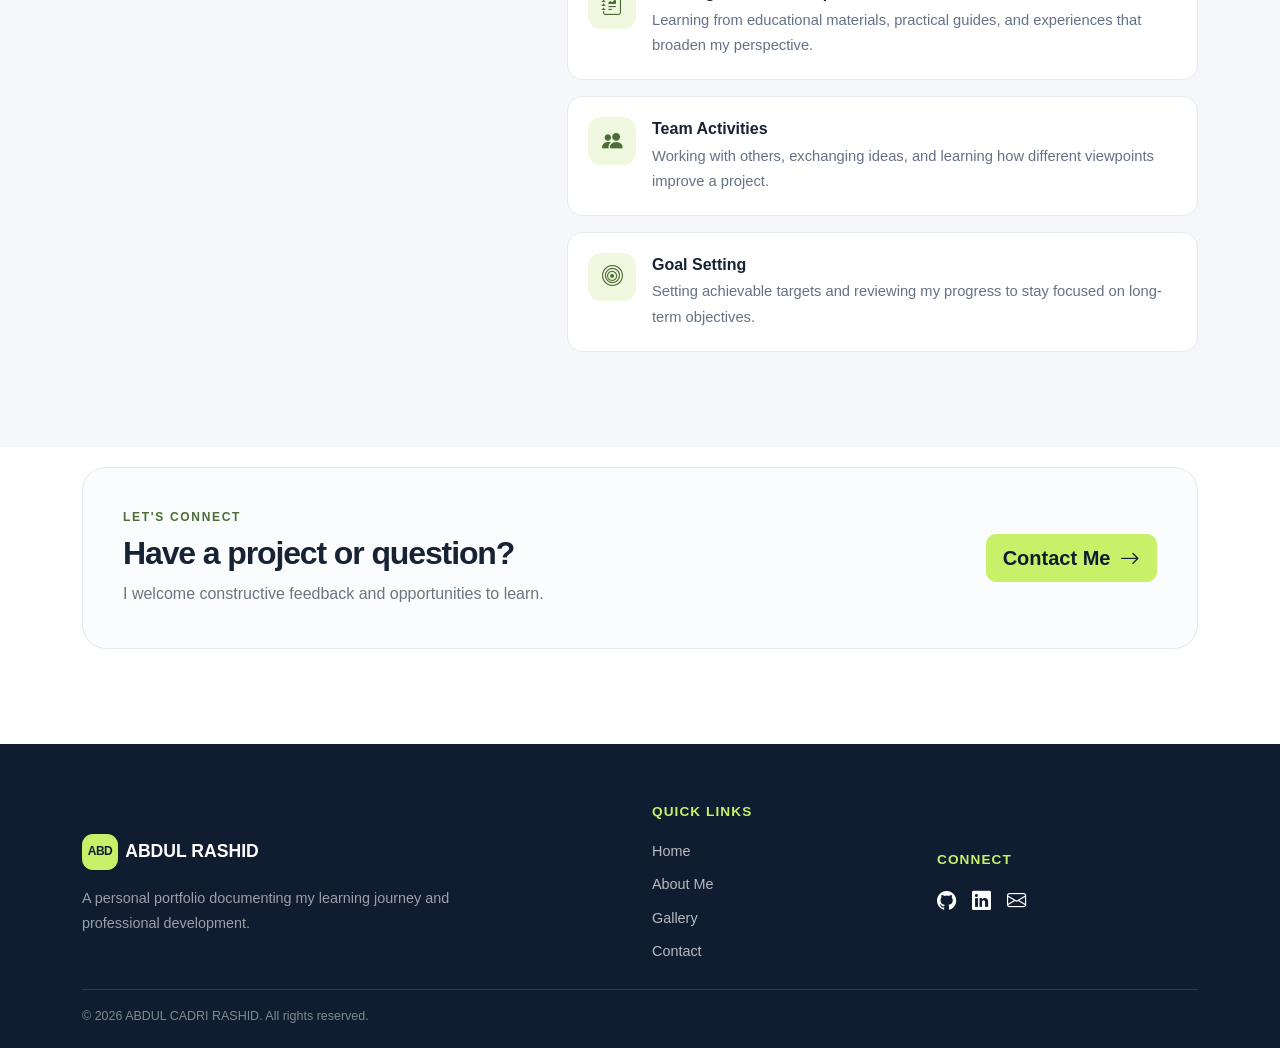
==== commit ef722aff: "new changes new changes" ====
--- a/about.html
+++ b/about.html
@@ -288,7 +288,7 @@
       </div>
       <div class="footer-bottom mt-4 pt-3">
         <span>© <span data-current-year>2026</span> ABDUL CADRI RASHID. All rights reserved.</span>
-        <span>Built with HTML5, CSS3 & Bootstrap 5.</span>
+        <span></span>
       </div>
     </div>
   </footer>
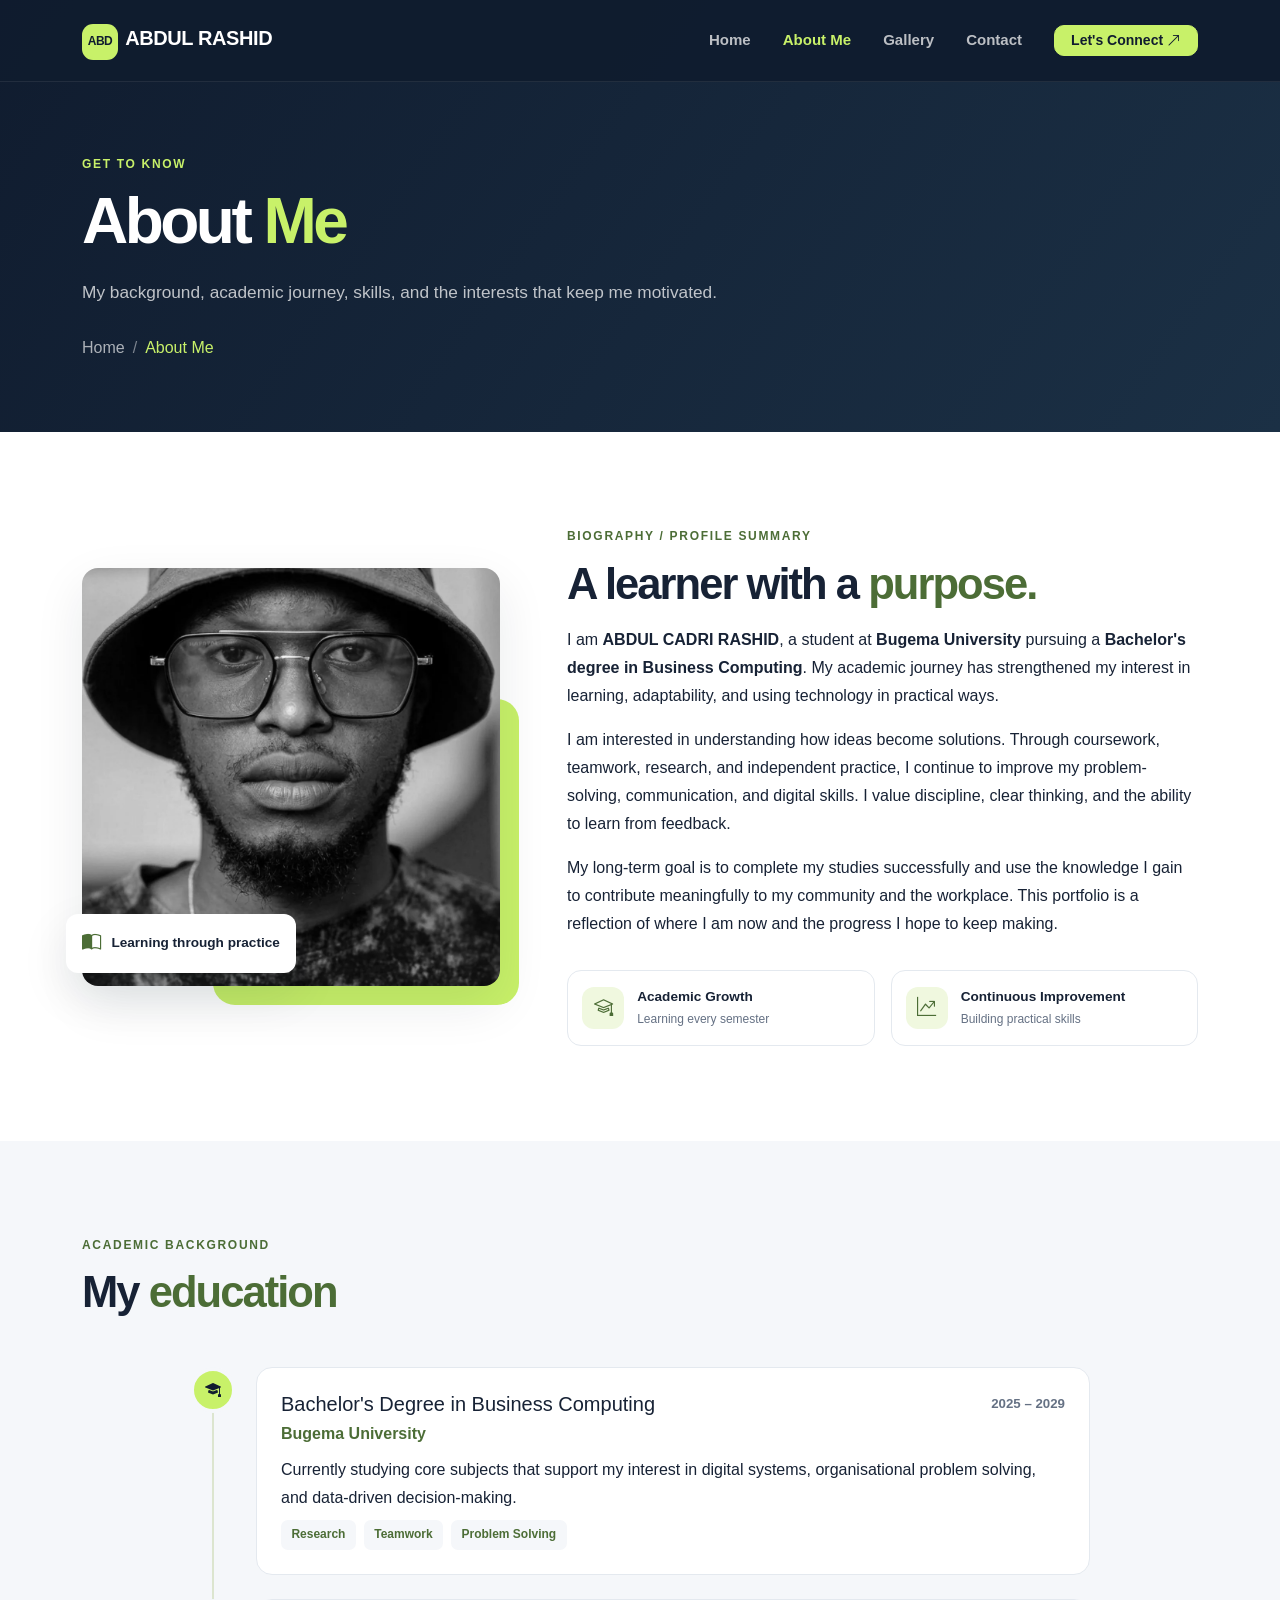
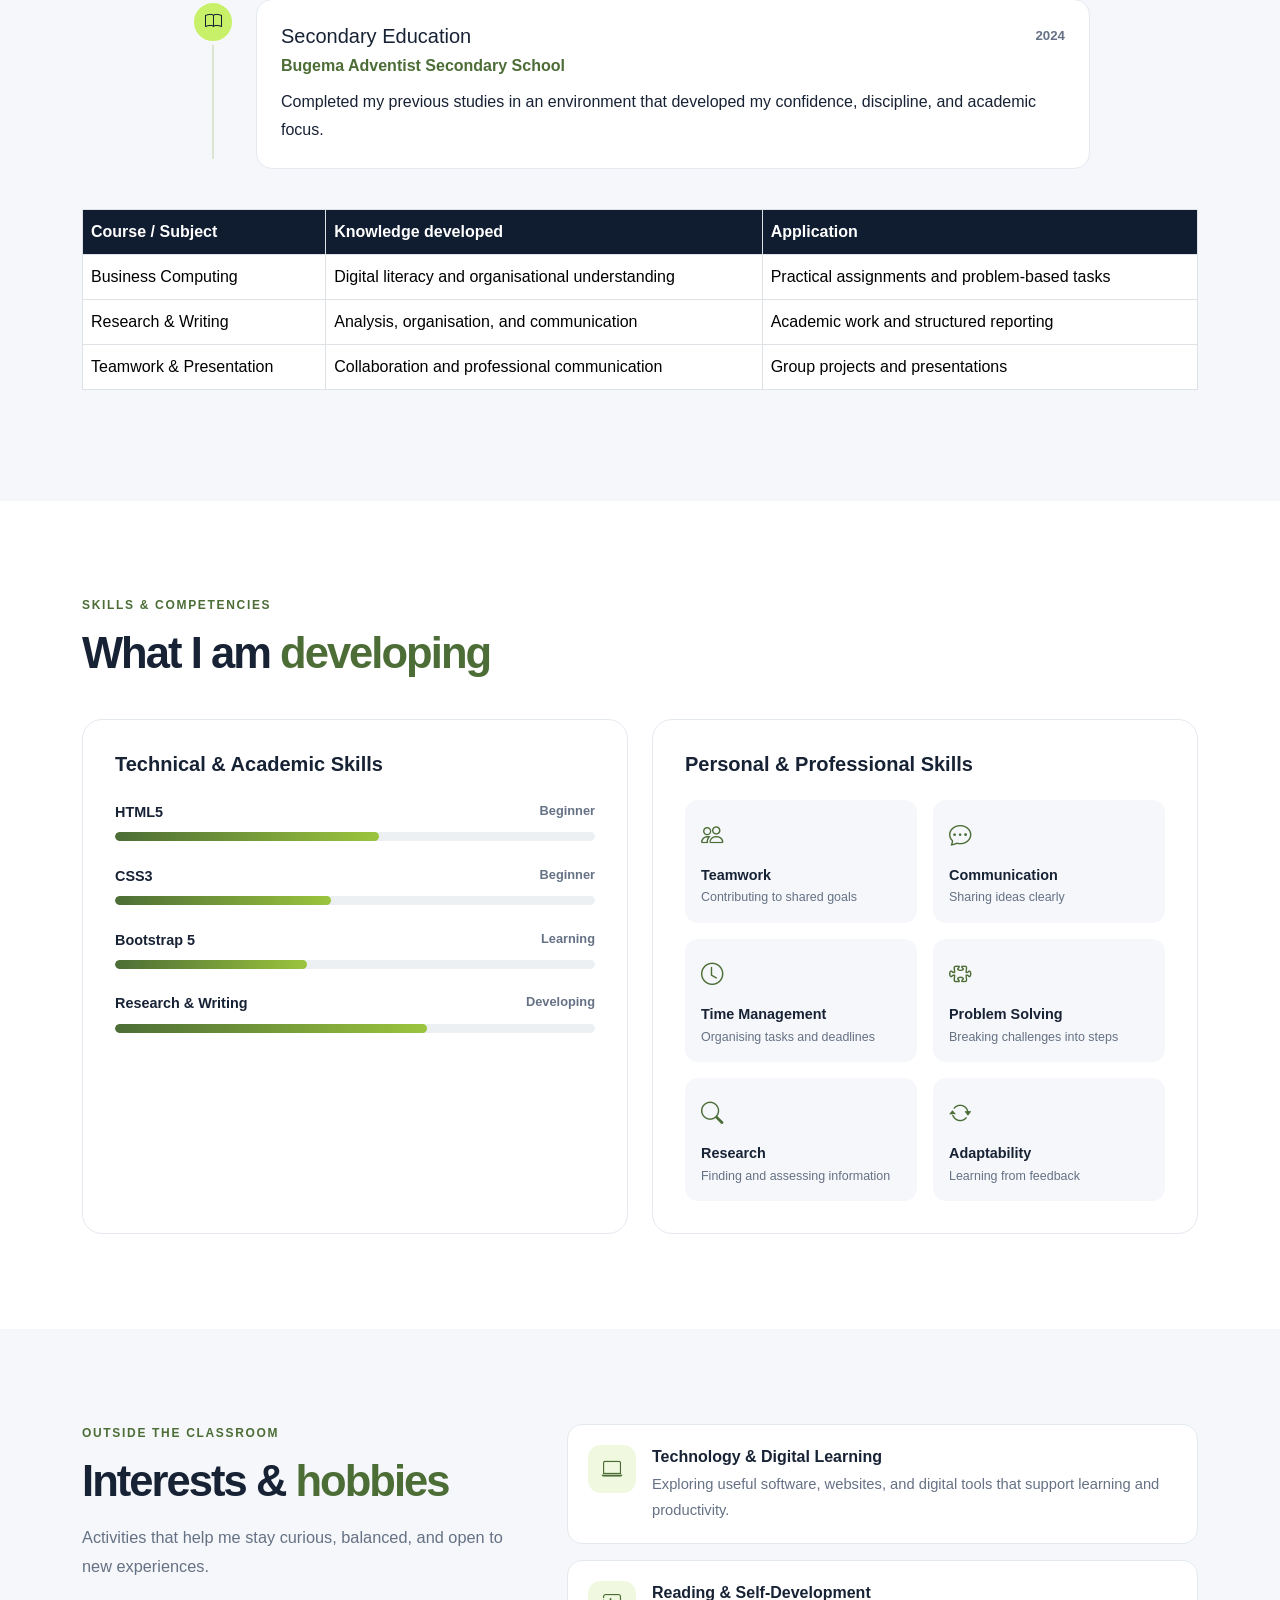
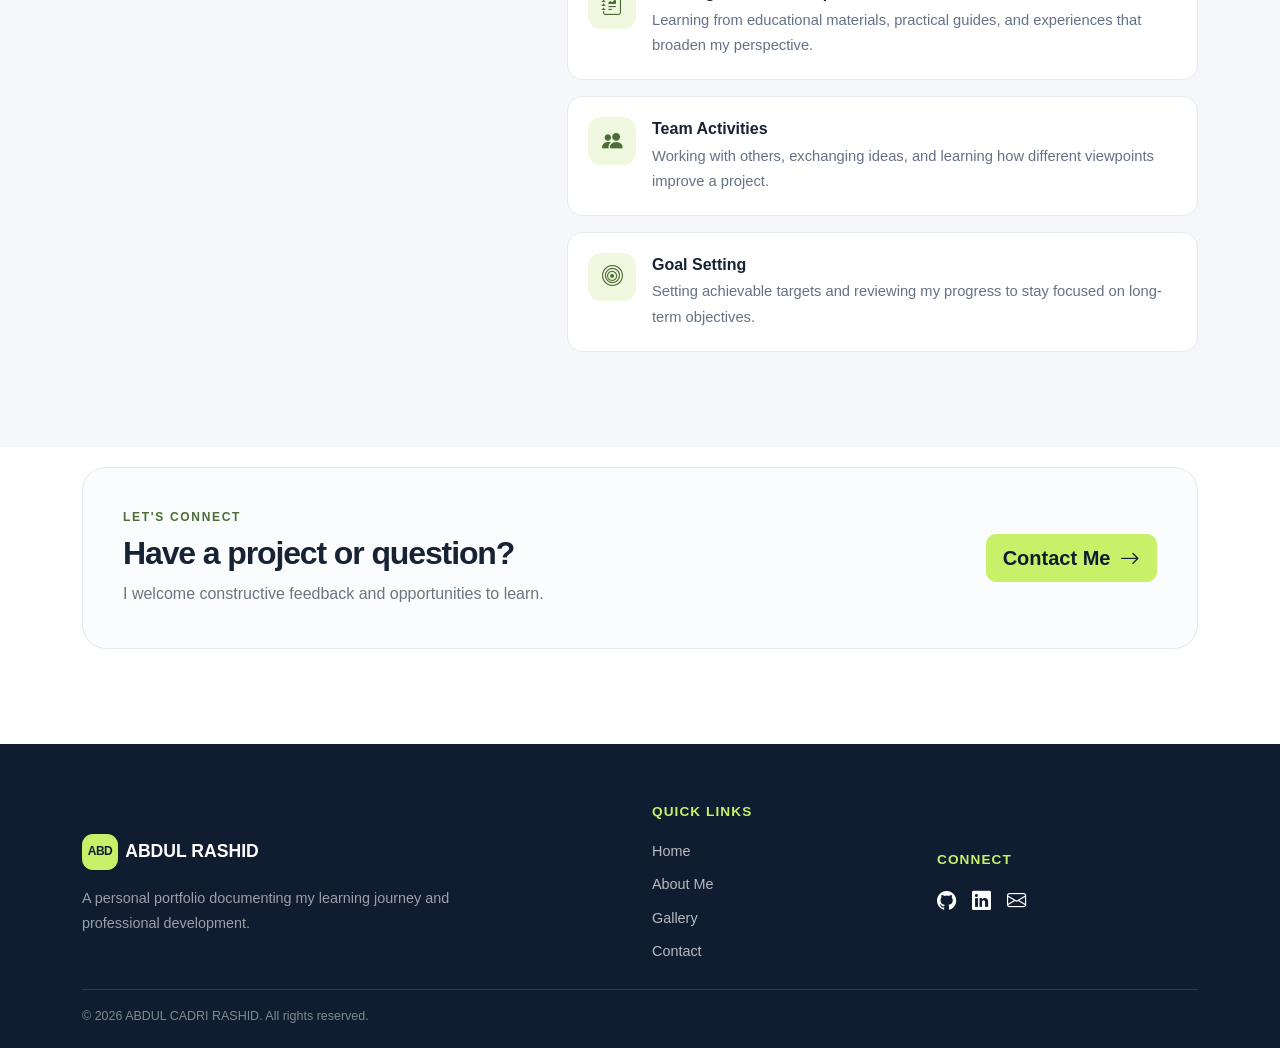
==== commit e6d0f41b: "new edits on  images i have changed the images" ====
--- a/about.html
+++ b/about.html
@@ -35,7 +35,7 @@
   <main id="main-content">
     <header class="page-hero">
       <div class="container">
-        <p class="eyebrow">GET TO KNOW ME</p>
+        <p class="eyebrow">GET TO KNOW </p>
         <h1 class="display-title">About <span class="text-lime">Me</span></h1>
         <p class="hero-copy">My background, academic journey, skills, and the interests that keep me motivated.</p>
         <nav aria-label="breadcrumb">
